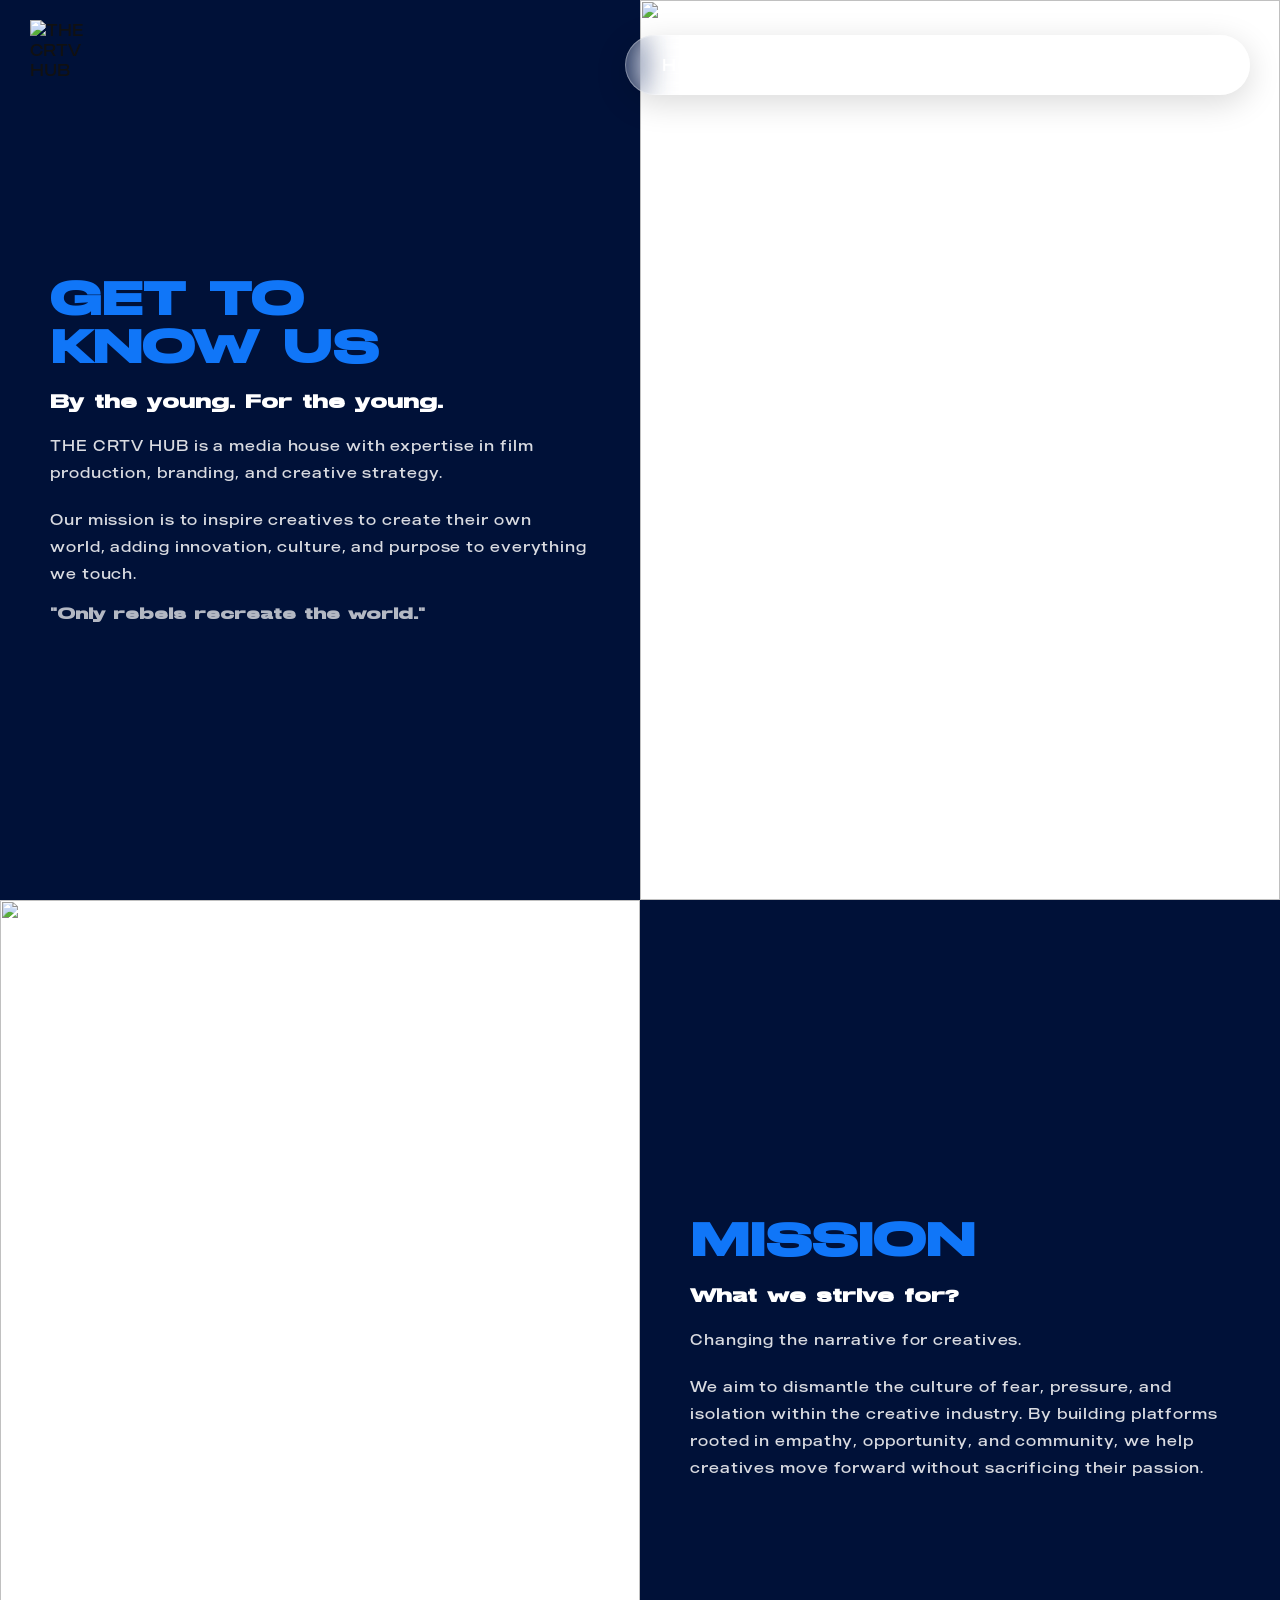
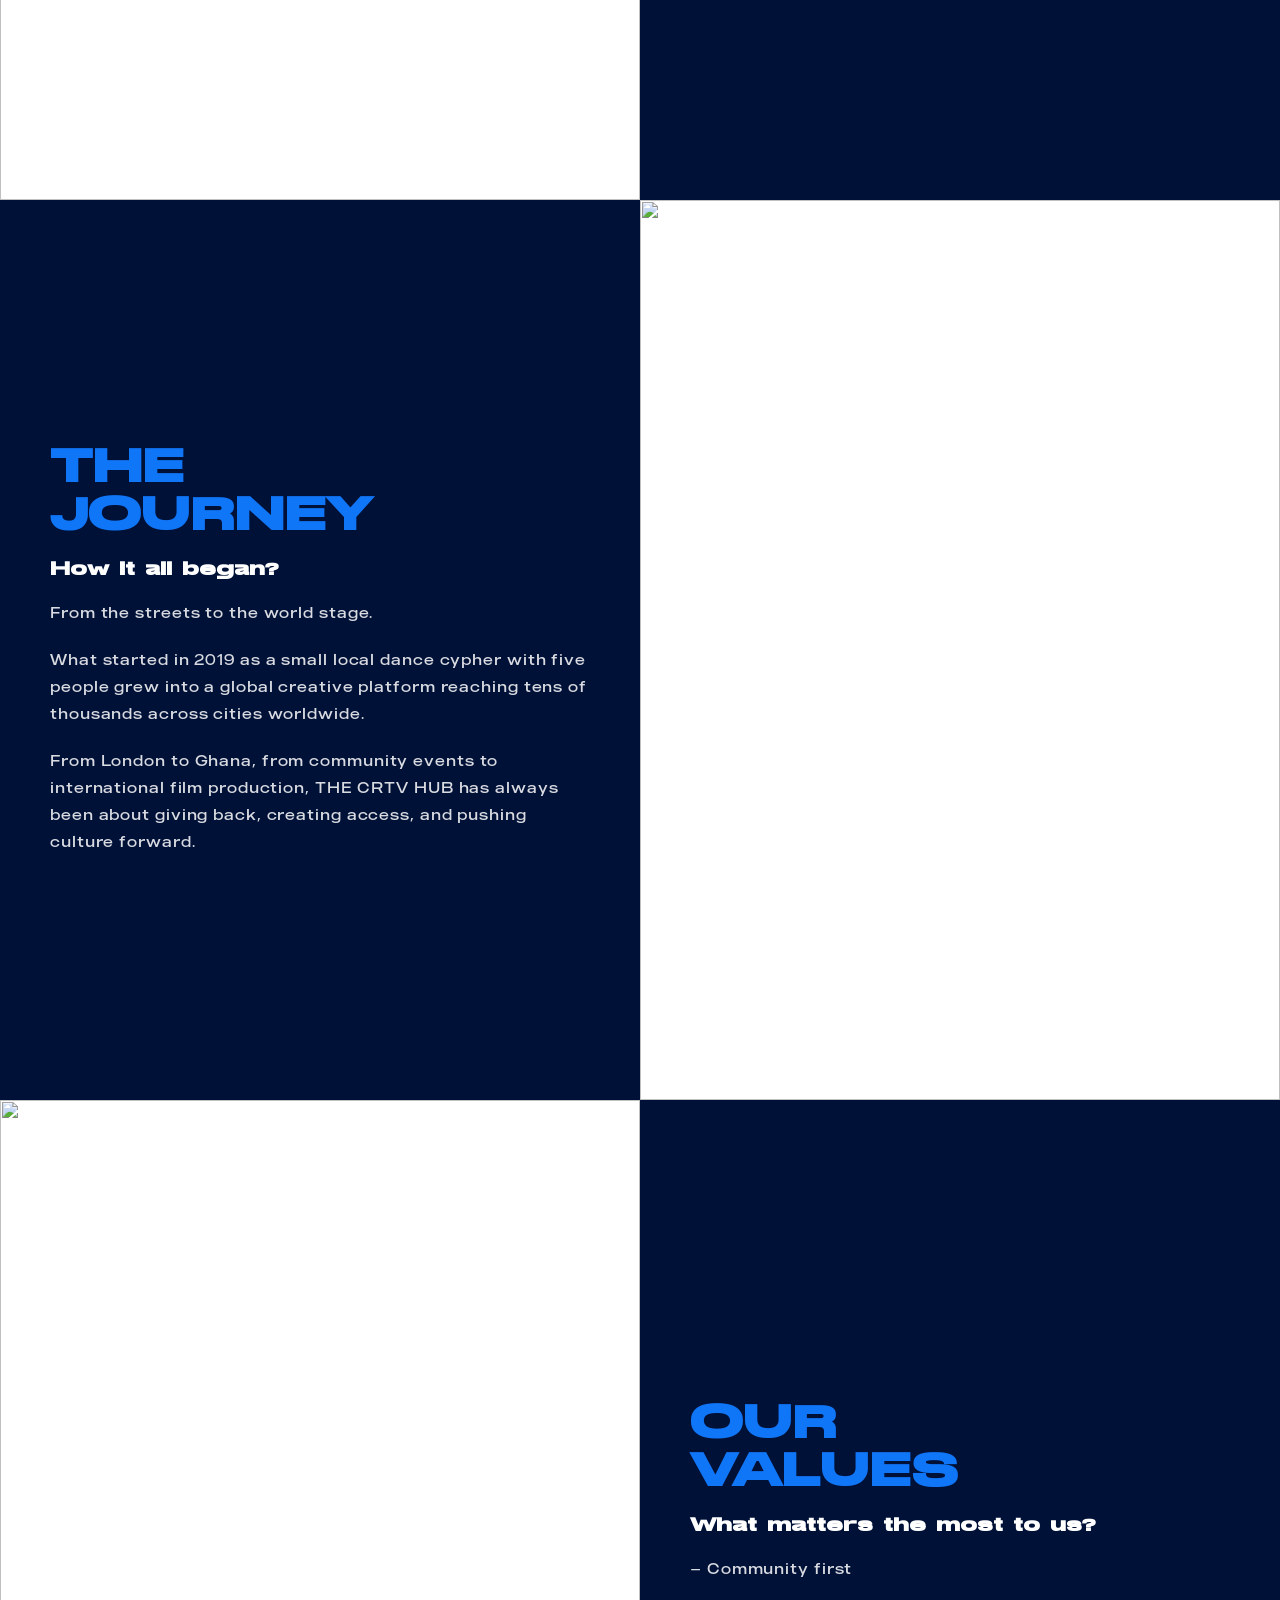
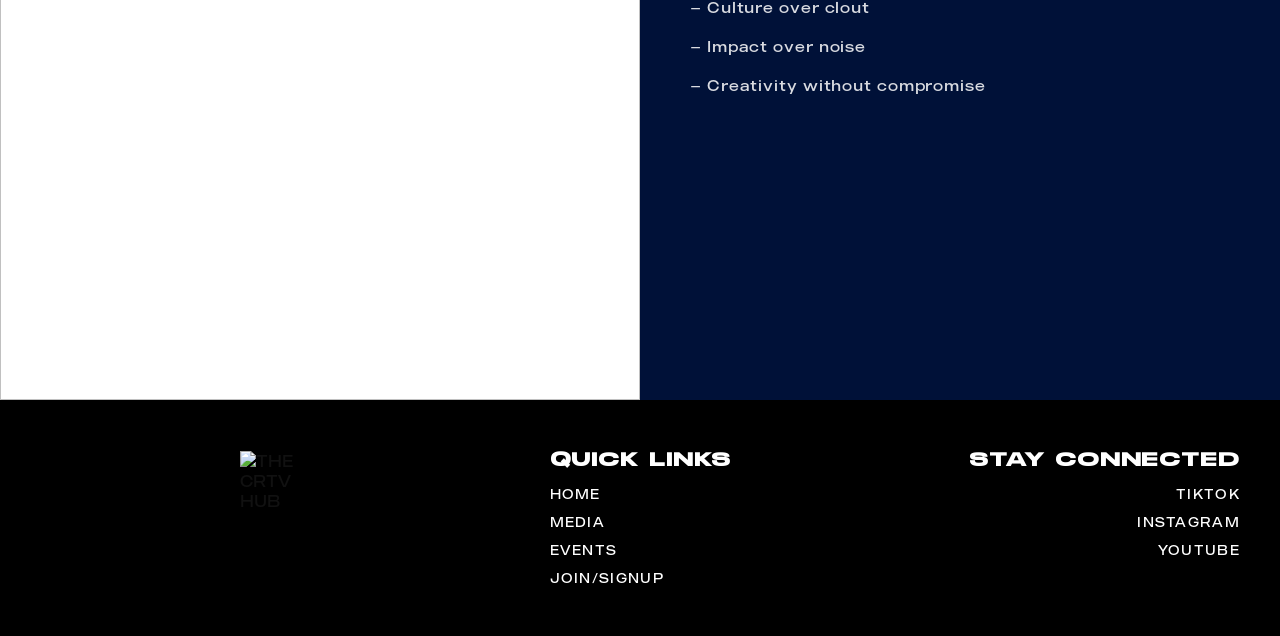
==== about.html @ 0b293513 "about.html: toggle mob-scrolled class to hide original burger on scroll" ====
<!DOCTYPE html>
<html lang="en">
<head>
<meta charset="UTF-8"><meta name="viewport" content="width=device-width, initial-scale=1.0">
<title>About — THE CRTV HUB</title>
<link rel="icon" href="assets/favicon.png" type="image/png">
<link rel="stylesheet" href="styles.css">
<style>
/* About page sections — all 100vh, 50/50, navy left + image right */
.about-section {
  display: flex; flex-direction: row; min-height: 100vh; overflow: hidden;
}
.about-section.reverse { flex-direction: row-reverse; }
.about-left {
  width: 50%; background: #001138;
  display: flex; flex-direction: column; justify-content: center;
  gap: 20px; padding: 50px;
}
.about-right {
  width: 50%; min-height: 500px; position: relative; overflow: hidden;
}
.about-right img {
  position: absolute; inset: 0; width: 100%; height: 100%; object-fit: cover;
}
.about-h {
  font-family: 'StrechPro', sans-serif; font-size: 45px; font-weight: 600;
  text-transform: uppercase; color: #1076F8; line-height: 1.05;
  max-width: 383px; margin: 0;
}
.about-quote {
  font-family: 'StrechPro', sans-serif; font-size: 18px; font-weight: 600;
  color: #fff; margin: 0;
}
.about-body {
  font-family: 'MadeOuter', sans-serif; font-size: 15px; font-weight: 400;
  letter-spacing: 0.9px; color: rgba(255,255,255,0.85); line-height: 1.8; margin: 0;
}
@media (max-width: 900px) {
  .about-section, .about-section.reverse { flex-direction: column; min-height: auto; }
  .about-left, .about-right { width: 100%; }
  .about-right { min-height: 320px; max-height: 480px; }
  .about-left { padding: 40px 24px; }
  .about-h { font-size: 30px; }
}
</style>
</head>
<body>
<!-- MOBILE SCROLL BAR -->
<div id="mobile-scroll-bar">
  <a href="index.html"><img src="https://pub-a9f22cf5804840608cb8ba43afc33a34.r2.dev/logo.png" alt="CRTV Hub"></a>
  <button id="scroll-bar-burger" aria-label="Menu">
    <span></span><span></span><span></span>
  </button>
</div>


<!-- NAV -->
<div id="nav-outer" style="justify-content:space-between;padding:20px 30px;">
  <div id="nav-logo">
    <a href="index.html"><img src="https://pub-a9f22cf5804840608cb8ba43afc33a34.r2.dev/logo.png" alt="THE CRTV HUB" style="width:90px;height:90px;object-fit:contain;"></a>
  </div>
  <div id="nav-pill">
    <a href="index.html" class="nav-link">HOME</a>
    <a href="about.html" class="nav-link active">ABOUT</a>
    <a href="events.html" class="nav-link">EVENTS</a>
    <a href="media.html" class="nav-link">MEDIA</a>
    <a href="join.html" class="nav-link">JOIN/SIGN UP</a>
  </div>
</div>
<button id="nav-burger" aria-label="Menu"><span></span><span></span><span></span></button>
<div id="mobile-nav">
  <button id="mob-close">✕</button>
  <a href="index.html">HOME</a><a href="about.html">ABOUT</a>
  <a href="events.html">EVENTS</a><a href="media.html">MEDIA</a>
  <a href="join.html">JOIN / SIGN UP</a>
</div>

<!-- SECTION 1: GET TO KNOW US — navy left, image right -->
<section class="about-section" style="margin-top:0;">
  <div class="about-left">
    <h2 class="about-h">GET TO<br>KNOW US</h2>
    <p class="about-quote">By the young. For the young.</p>
    <p class="about-body">THE CRTV HUB is a media house with expertise in film production, branding, and creative strategy.</p>
    <p class="about-body">Our mission is to inspire creatives to create their own world, adding innovation, culture, and purpose to everything we touch.</p>
    <p class="about-quote" style="font-size:15px;color:rgba(255,255,255,0.7);">"Only rebels recreate the world."</p>
  </div>
  <div class="about-right">
    <img src="https://pub-a9f22cf5804840608cb8ba43afc33a34.r2.dev/poster-slide5.jpg" alt="">
  </div>
</section>

<!-- SECTION 2: MISSION — image left, navy right (row-reverse) -->
<section class="about-section reverse">
  <div class="about-left">
    <h2 class="about-h">MISSION</h2>
    <p class="about-quote">What we strive for?</p>
    <p class="about-body">Changing the narrative for creatives.</p>
    <p class="about-body">We aim to dismantle the culture of fear, pressure, and isolation within the creative industry. By building platforms rooted in empathy, opportunity, and community, we help creatives move forward without sacrificing their passion.</p>
  </div>
  <div class="about-right">
    <img src="https://pub-a9f22cf5804840608cb8ba43afc33a34.r2.dev/about-img2.jpeg" alt="">
  </div>
</section>

<!-- SECTION 3: THE JOURNEY — navy left, image right -->
<section class="about-section">
  <div class="about-left">
    <h2 class="about-h">THE<br>JOURNEY</h2>
    <p class="about-quote">How it all began?</p>
    <p class="about-body">From the streets to the world stage.</p>
    <p class="about-body">What started in 2019 as a small local dance cypher with five people grew into a global creative platform reaching tens of thousands across cities worldwide.</p>
    <p class="about-body">From London to Ghana, from community events to international film production, THE CRTV HUB has always been about giving back, creating access, and pushing culture forward.</p>
  </div>
  <div class="about-right">
    <img src="https://pub-a9f22cf5804840608cb8ba43afc33a34.r2.dev/about-img3.avif" alt="">
  </div>
</section>

<!-- SECTION 4: VALUES — image left, navy right (row-reverse) -->
<section class="about-section reverse">
  <div class="about-left">
    <h2 class="about-h">OUR<br>VALUES</h2>
    <p class="about-quote">What matters the most to us?</p>
    <p class="about-body" style="display:flex;flex-direction:column;gap:12px;">
      <span>— Community first</span>
      <span>— Culture over clout</span>
      <span>— Impact over noise</span>
      <span>— Creativity without compromise</span>
    </p>
  </div>
  <div class="about-right">
    <img src="https://pub-a9f22cf5804840608cb8ba43afc33a34.r2.dev/IMG_2827-Large.jpeg" alt="">
  </div>
</section>

<!-- FOOTER -->
<footer style="background:#000;padding:50px 40px;">
  <div class="footer-grid">
    <div class="footer-logo-wrap">
      <img src="https://pub-a9f22cf5804840608cb8ba43afc33a34.r2.dev/logo.png" alt="THE CRTV HUB" style="width:90px;height:auto;">
    </div>
    <div>
      <h5 class="footer-h">QUICK LINKS</h5>
      <div class="footer-links">
        <a href="index.html">HOME</a>
        <a href="media.html">MEDIA</a>
        <a href="events.html">EVENTS</a>
        <a href="join.html">JOIN/SIGNUP</a>
      </div>
    </div>
    <div class="footer-col-right">
      <h5 class="footer-h">STAY CONNECTED</h5>
      <div class="footer-links" style="align-items:flex-end;">
        <a href="http://tiktok.com/@thecreativehubagency" target="_blank">TIKTOK</a>
        <a href="https://www.instagram.com/thecrtvhubuk" target="_blank">INSTAGRAM</a>
        <a href="https://www.youtube.com/@thecrtvhub" target="_blank">YOUTUBE</a>
      </div>
    </div>
  </div>
</footer>

<script>
/* NAV */
window.addEventListener('scroll',()=>{ document.getElementById('nav-outer').classList.toggle('scrolled',window.scrollY>60); });
document.getElementById('nav-burger').addEventListener('click',()=>{ document.getElementById('mobile-nav').classList.add('open'); });
document.getElementById('mob-close').addEventListener('click',()=>{ document.getElementById('mobile-nav').classList.remove('open'); });


  /* Mobile scroll bar */
  (function(){
    var bar = document.getElementById('mobile-scroll-bar');
    var sbBurger = document.getElementById('scroll-bar-burger');
    if(!bar) return;
    window.addEventListener('scroll', function(){
      if(window.innerWidth <= 900){
        bar.classList.toggle('visible', window.scrollY > 80);
      document.body.classList.toggle('mob-scrolled', window.scrollY > 80);
      }
    });
    if(sbBurger){
      sbBurger.addEventListener('click', function(){
        document.getElementById('mobile-nav').classList.add('open');
      });
    }
  })();
</script>
</body>
</html>
---- styles.css ----
@font-face {
  font-family: 'StrechPro';
  src: url('assets/stretch-pro.ttf') format('truetype');
  font-weight: normal;
  font-style: normal;
  font-display: swap;
}

/* =============================================
   THE CRTV HUB — Shared Stylesheet
   Matching crtv.axocreate.com exactly
   ============================================= */

@font-face {
  font-family: 'MadeOuter';
  src: url('assets/MADE-Outer-Sans-Light-1.ttf') format('truetype');
  font-weight: 300;
  font-style: normal;
  font-display: swap;
}

*, *::before, *::after { box-sizing: border-box; margin: 0; padding: 0; }

:root {
  --blue: #1076F8;
  --navy: #001138;
  --black: #000;
  --white: #fff;
  --font: 'MadeOuter', sans-serif;
  --font-display: 'StrechPro', sans-serif;
  --nav-h: 90px;
}

html { scroll-behavior: smooth; }
body { font-family: var(--font); background: #fff; color: #111; overflow-x: hidden; }
a { color: inherit; text-decoration: none; }
img { max-width: 100%; display: block; }
ul { list-style: none; }

/* ─── PRELOADER ─── */
#preloader {
  position: fixed; inset: 0; width: 100%; height: 100%;
  background: #fff; display: flex; justify-content: center; align-items: center;
  z-index: 99999;
  transform: translateY(0); opacity: 1;
  transition: transform 1s cubic-bezier(0.4,0,0.2,1), opacity 0.4s ease;
}
.preloader-inner { display: flex; flex-direction: column; align-items: center; gap: 14px; text-align: center; padding: 24px; }
#preloader-circle {
  width: 180px; height: 180px; border-radius: 50%; background: var(--blue);
  display: grid; place-items: center; cursor: pointer; user-select: none;
  position: relative; outline: none;
  opacity: 0; transform: translateY(14px) scale(0.98);
  transition: opacity 0.75s cubic-bezier(0.4,0,0.2,1), transform 0.75s cubic-bezier(0.4,0,0.2,1);
  box-shadow: 0 16px 48px rgba(16,118,248,0.22);
}
#preloader.show-logo #preloader-circle { opacity: 1; transform: translateY(0) scale(1); animation: breathe 2.2s ease-in-out infinite; }
@keyframes breathe {
  0%,100% { transform: scale(1); box-shadow: 0 16px 48px rgba(16,118,248,0.22); }
  50% { transform: scale(1.03); box-shadow: 0 22px 62px rgba(16,118,248,0.32); }
}
#preloader-circle::before {
  content: ""; position: absolute; inset: -12px; border-radius: 999px;
  border: 2px solid rgba(16,118,248,0.18); opacity: 0; transform: scale(0.98);
  transition: opacity 0.25s ease, transform 0.25s ease; pointer-events: none;
}
#preloader-circle::after {
  content: ""; position: absolute; top: 26px; left: 34px;
  width: 18px; height: 18px; border-radius: 50%;
  background: rgba(255,255,255,0.55); opacity: 0.75; pointer-events: none;
}
#preloader-circle:hover, #preloader-circle:focus-visible { animation: none; transform: scale(1.04); box-shadow: 0 24px 70px rgba(16,118,248,0.38); }
#preloader-circle:hover::before, #preloader-circle:focus-visible::before { opacity: 1; transform: scale(1); }
#preloader-circle:active { transform: scale(0.99); }
#preloader-logo { width: 95px; height: auto; pointer-events: none; user-select: none; -webkit-user-drag: none; }
#preloader-instruction { font-family: var(--font); font-size: 15px; font-weight: 300; color: var(--blue); letter-spacing: 1px; text-transform: uppercase; margin: 0; }
#preloader.slide-exit { transform: translateY(-100%); }
#preloader.fade-out { opacity: 0; }

/* ─── NAV ─── */
/* Outer fixed wrapper */
#nav-outer {
  position: fixed; top: 0; left: 0; right: 0; z-index: 1000;
  display: flex; align-items: center;
  padding: 14px 20px;
  pointer-events: none;
  gap: 14px;
  transition: padding 0.4s ease;
}

/* Logo — always visible top-left, outside pill by default */
#nav-logo {
  pointer-events: all;
  opacity: 1;
  flex-shrink: 0;
  display: flex; align-items: center;
  transition: all 0.4s ease;
}

/* The pill — links only, floats right by default */
#nav-pill {
  pointer-events: all;
  display: flex; align-items: center; justify-content: center;
  gap: 36px;
  background: rgba(255,255,255,0.15);
  backdrop-filter: blur(16px) saturate(160%);
  -webkit-backdrop-filter: blur(16px) saturate(160%);
  border: 1px solid rgba(255,255,255,0.3);
  border-radius: 45px;
  box-shadow: 0 8px 32px rgba(0,0,0,0.15);
  padding: 0 36px;
  height: 60px;
  margin-left: auto;
  transition: all 0.45s cubic-bezier(0.4,0,0.2,1);
}

/* Scrolled — logo moves into pill on left, links on right, all inside one blue pill */
@keyframes navSlideDown {
  from { transform: translateY(-110%); opacity: 0; }
  to   { transform: translateY(0);     opacity: 1; }
}
#nav-outer.scrolled {
  padding: 10px 20px;
  animation: navSlideDown 0.45s cubic-bezier(0.4,0,0.2,1) forwards;
}
#nav-outer.scrolled #nav-logo {
  order: -1;
  margin-right: 0;
}
#nav-outer.scrolled #nav-pill {
  background: #1076F8;
  border-color: #1076F8;
  box-shadow: 0 4px 24px rgba(16,118,248,0.3);
  border-radius: 45px;
  padding: 0 30px 0 20px;
  height: 68px;
  backdrop-filter: none;
  -webkit-backdrop-filter: none;
  flex: 1;
  justify-content: flex-end;
  gap: 36px;
  margin-left: 0;
}
/* Logo sits inside the pill visually by overlapping */
#nav-outer.scrolled {
  background: #1076F8;
  border-radius: 45px;
  margin: 10px 20px;
  left: 0; right: 0;
  padding: 0 20px 0 20px;
  height: 68px;
  box-shadow: 0 4px 24px rgba(16,118,248,0.3);
}
#nav-outer.scrolled #nav-pill {
  background: transparent;
  border: none;
  box-shadow: none;
  flex: 1;
  justify-content: flex-end;
  gap: 36px;
  height: 68px;
  padding: 0;
  margin-left: 20px;
  border-radius: 0;
}
.nav-link {
  font-family: var(--font); font-size: 16px; font-weight: 400;
  letter-spacing: 0.05em; text-transform: uppercase; color: #fff;
  white-space: nowrap; transition: opacity 0.2s;
  position: relative;
}
.nav-link::after {
  content: ''; position: absolute; bottom: -6px; left: 0; right: 0;
  height: 2px; background: #fff; transform: scaleX(0);
  transition: transform 0.2s; transform-origin: center;
}
.nav-link:hover::after, .nav-link.active::after { transform: scaleX(1); }
.nav-link:hover { opacity: 0.8; }
.nav-link.active { opacity: 1; }
.nav-cta {
  background: var(--blue) !important; padding: 10px 20px !important;
  border-radius: 4px; font-size: 14px !important;
}
.nav-cta::after { display: none; }
.nav-cta:hover { opacity: 0.9 !important; }

/* Mobile burger - hidden on desktop */
#nav-burger {
  display: none; position: fixed; top: 20px; right: 20px; z-index: 10002;
  flex-direction: column; gap: 5px; cursor: pointer;
  background: none; border: none; padding: 8px;
  transition: opacity 0.2s;
}
#nav-burger span { display: block; width: 24px; height: 2.5px; background: #fff; border-radius: 2px; }
body.mob-scrolled #nav-burger { opacity: 0 !important; pointer-events: none !important; }

/* Mobile nav */
#mobile-nav {
  display: none; position: fixed; top: 0; left: 0; right: 0; bottom: 0;
  z-index: 9999; background: #1076F8;
  flex-direction: column; align-items: center; justify-content: center; gap: 0;
}
#mobile-nav.open { display: flex; }
#mobile-nav a {
  font-family: var(--font); font-size: 20px; letter-spacing: 0.12em;
  text-transform: uppercase; color: #fff; text-decoration: none;
  width: 100%; text-align: center; padding: 26px 0;
  border-bottom: 1px solid rgba(255,255,255,0.1);
  background: #1076F8;
}
#mobile-nav a.active { background: #001138; }
#mobile-nav a:first-of-type { border-top: 1px solid rgba(255,255,255,0.1); }
#mob-close {
  position: absolute; top: 16px; right: 16px;
  background: rgba(100,100,100,0.7); border: none; color: #fff;
  font-size: 20px; cursor: pointer; width: 48px; height: 48px;
  border-radius: 50%; display: flex; align-items: center; justify-content: center;
  z-index: 10003;
}

/* ─── TICKER ─── */
.ticker-row { overflow: hidden; white-space: nowrap; background: #000; padding: 16px 0; border-top: 1px solid #1a1a1a; border-bottom: 1px solid #1a1a1a; }
.ticker-track { display: inline-block; animation: tickerL 22s linear infinite; }
.ticker-row.reverse .ticker-track { animation: tickerR 22s linear infinite; }
@keyframes tickerL { 0% { transform: translateX(0); } 100% { transform: translateX(-50%); } }
@keyframes tickerR { 0% { transform: translateX(-50%); } 100% { transform: translateX(0); } }
.ticker-item { display: inline-block; font-family: var(--font); font-size: 13px; font-weight: 300; letter-spacing: 0.25em; text-transform: uppercase; color: #fff; padding: 0 28px; }

/* ─── BRAND LOGOS CAROUSEL ─── */
.brands-carousel { overflow: hidden; padding: 40px 0; background: #0a0a0a; }
.brands-track { display: flex; gap: 60px; animation: brandsScroll 28s linear infinite; align-items: center; }
.brands-track.reverse { animation-direction: reverse; }
.brands-track img { height: 40px; width: auto; opacity: 0.6; filter: invert(1) brightness(2); flex-shrink: 0; transition: opacity 0.3s; }
.brands-track img:hover { opacity: 1; }
@keyframes brandsScroll { 0% { transform: translateX(0); } 100% { transform: translateX(-50%); } }

/* ─── SECTION TYPOGRAPHY ─── */
.eyebrow { display: block; font-family: var(--font); font-size: 11px; font-weight: 300; letter-spacing: 0.35em; text-transform: uppercase; color: var(--blue); margin-bottom: 16px; }
.h-xl { font-family: var(--font); font-size: clamp(42px, 6.5vw, 95px); font-weight: 300; letter-spacing: 0.02em; text-transform: uppercase; line-height: 1; }
.h-lg { font-family: var(--font); font-size: clamp(36px, 5vw, 72px); font-weight: 300; letter-spacing: 0.02em; text-transform: uppercase; line-height: 1; }
.h-md { font-family: var(--font); font-size: clamp(28px, 3.5vw, 52px); font-weight: 300; letter-spacing: 0.03em; text-transform: uppercase; line-height: 1.05; }
.italic-quote { font-family: var(--font); font-size: clamp(18px, 2.5vw, 28px); font-weight: 300; font-style: italic; color: #444; }
.body-text { font-family: var(--font); font-size: 15px; font-weight: 300; line-height: 1.85; color: #555; }

/* ─── MASONRY GALLERY ─── */
.masonry { column-count: 4; column-gap: 10px; }
.masonry-item { break-inside: avoid; margin-bottom: 10px; position: relative; overflow: hidden; cursor: pointer; }
.masonry-item img { width: 100%; display: block; filter: brightness(0.88); transition: transform 0.5s cubic-bezier(0.25,0.46,0.45,0.94), filter 0.4s; }
.masonry-item:hover img { transform: scale(1.04); filter: brightness(0.6); }
.masonry-overlay { position: absolute; inset: 0; display: flex; align-items: center; justify-content: center; opacity: 0; transition: opacity 0.3s; }
.masonry-item:hover .masonry-overlay { opacity: 1; }
.masonry-zoom { width: 36px; height: 36px; border-radius: 50%; background: rgba(255,255,255,0.2); border: 1px solid rgba(255,255,255,0.5); display: flex; align-items: center; justify-content: center; font-size: 16px; color: #fff; transform: scale(0.7); transition: transform 0.3s; }
.masonry-item:hover .masonry-zoom { transform: scale(1); }

/* ─── LIGHTBOX ─── */
#lightbox { position: fixed; inset: 0; z-index: 9999; background: rgba(0,0,0,0.96); backdrop-filter: blur(8px); display: none; align-items: center; justify-content: center; padding: 40px; }
#lightbox.open { display: flex; }
.lb-inner { position: relative; max-width: 1100px; width: 100%; animation: lbIn 0.3s ease; }
@keyframes lbIn { from { opacity:0; transform:scale(0.95); } to { opacity:1; transform:scale(1); } }
#lb-img { width: 100%; max-height: 84vh; object-fit: contain; }
#lb-close { position: absolute; top: -44px; right: 0; background: none; border: 1.5px solid rgba(255,255,255,0.3); color: #fff; width: 38px; height: 38px; font-size: 16px; cursor: pointer; display: flex; align-items: center; justify-content: center; transition: border-color 0.2s; }
#lb-close:hover { border-color: #fff; }
#lb-prev, #lb-next { position: absolute; top: 50%; transform: translateY(-50%); background: rgba(255,255,255,0.1); border: 1px solid rgba(255,255,255,0.2); color: #fff; width: 46px; height: 46px; font-size: 18px; cursor: pointer; display: flex; align-items: center; justify-content: center; transition: background 0.2s; }
#lb-prev:hover, #lb-next:hover { background: rgba(255,255,255,0.25); }
#lb-prev { left: -62px; } #lb-next { right: -62px; }
#lb-count { position: absolute; bottom: -30px; left: 50%; transform: translateX(-50%); font-size: 11px; letter-spacing: 0.2em; color: rgba(255,255,255,0.4); font-family: var(--font); }

/* ─── FOOTER ─── */
footer { background: #fff; border-top: 1px solid rgba(0,0,0,0.06); }
.footer-main { display: grid; grid-template-columns: 1fr 1fr 1fr; gap: 48px; max-width: 1200px; margin: 0 auto; padding: 60px 40px 50px; }
.footer-logo img { height: 50px; margin-bottom: 12px; }
.footer-col h5 { font-family: var(--font); font-size: 11px; font-weight: 300; letter-spacing: 0.3em; text-transform: uppercase; color: #333; margin-bottom: 18px; }
.footer-col a { display: block; font-family: var(--font); font-size: 13px; font-weight: 300; letter-spacing: 0.12em; text-transform: uppercase; color: #777; margin-bottom: 12px; transition: color 0.2s; }
.footer-col a:hover { color: var(--blue); }
.footer-bottom { border-top: 1px solid rgba(0,0,0,0.06); max-width: 1200px; margin: 0 auto; padding: 20px 40px; display: flex; justify-content: space-between; align-items: center; }
.footer-bottom span { font-family: var(--font); font-size: 11px; font-weight: 300; letter-spacing: 0.1em; color: #aaa; text-transform: uppercase; }

/* ─── RESPONSIVE ─── */
#mobile-scroll-bar { display: none; }
@media (max-width: 900px) {
  #nav-outer { display: none !important; }
  .explore-section { display: none !important; }
  #nav-logo { display: none !important; }
  #nav-burger {
    display: flex;
    position: fixed;
    top: 16px; right: 16px;
    z-index: 10000;
  }
  /* Scrolled mobile pill — blue bar with logo + burger */
  @keyframes slideDown {
    from { transform: translateY(-100px); opacity: 0; }
    to { transform: translateY(0); opacity: 1; }
  }
  #mobile-scroll-bar {
    display: none;
    position: fixed; top: 10px; left: 12px; right: 12px;
    z-index: 9998;
    background: #1076F8;
    border-radius: 20px;
    padding: 10px 20px;
    align-items: center;
    justify-content: space-between;
    box-shadow: 0 6px 24px rgba(16,118,248,0.45);
  }
  #mobile-scroll-bar.visible {
    display: flex;
    animation: slideDown 0.35s cubic-bezier(0.4,0,0.2,1) forwards;
  }
  #mobile-scroll-bar.visible ~ * #nav-burger,
  body.scrolled #nav-burger { opacity: 0; pointer-events: none; }
  #mobile-scroll-bar img { width: 52px; height: 52px; object-fit: contain; }
  #mobile-scroll-bar button {
    background: none; border: none; cursor: pointer;
    display: flex; flex-direction: column; gap: 5px; padding: 6px;
  }
  #mobile-scroll-bar button span { display: block; width: 22px; height: 2px; background: #fff; }
  .masonry { column-count: 2; }
  .footer-main { grid-template-columns: 1fr; gap: 32px; padding: 40px 24px; }
  .footer-bottom { padding: 16px 24px; flex-direction: column; gap: 8px; text-align: center; }
  #lb-prev, #lb-next { display: none; }
  #lightbox { padding: 16px; }
}
@media (max-width: 480px) {
  .masonry { column-count: 1; }
}

/* ─── SHARED PRELOADER SCRIPT UTILITY ─── */
/* sessionStorage key: crtv_preloader_seen */



/* ── FOOTER MOBILE ── */
.footer-grid {
  display: grid;
  grid-template-columns: 1fr auto 1fr;
  align-items: start;
  max-width: 1400px;
  margin: 0 auto;
  gap: 20px;
}
.footer-col-right { text-align: right; }
.footer-h {
  font-family: 'StrechPro', sans-serif;
  font-size: 18px; font-weight: 600;
  text-transform: uppercase; color: #fff;
  margin: 0 0 16px 0; letter-spacing: 0.05em;
}
.footer-links { display: flex; flex-direction: column; gap: 12px; }
.footer-links a {
  font-family: 'MadeOuter', sans-serif;
  font-size: 13px; color: #fff;
  text-decoration: none; letter-spacing: 0.1em;
  text-transform: uppercase;
}
.footer-links a:hover { color: #1076F8; }
.footer-logo-wrap { display: flex; justify-content: center; align-items: center; }

@media (max-width: 700px) {
  .footer-grid {
    grid-template-columns: 1fr 1fr;
    grid-template-rows: auto auto;
    gap: 32px 16px;
  }
  .footer-logo-wrap {
    grid-column: 1 / -1;
    order: -1;
    justify-content: center;
    padding-bottom: 16px;
    border-bottom: 1px solid rgba(255,255,255,0.1);
  }
  .footer-col-right { text-align: left; }
  .footer-h { font-size: 14px; }
  .footer-links a { font-size: 12px; }
}
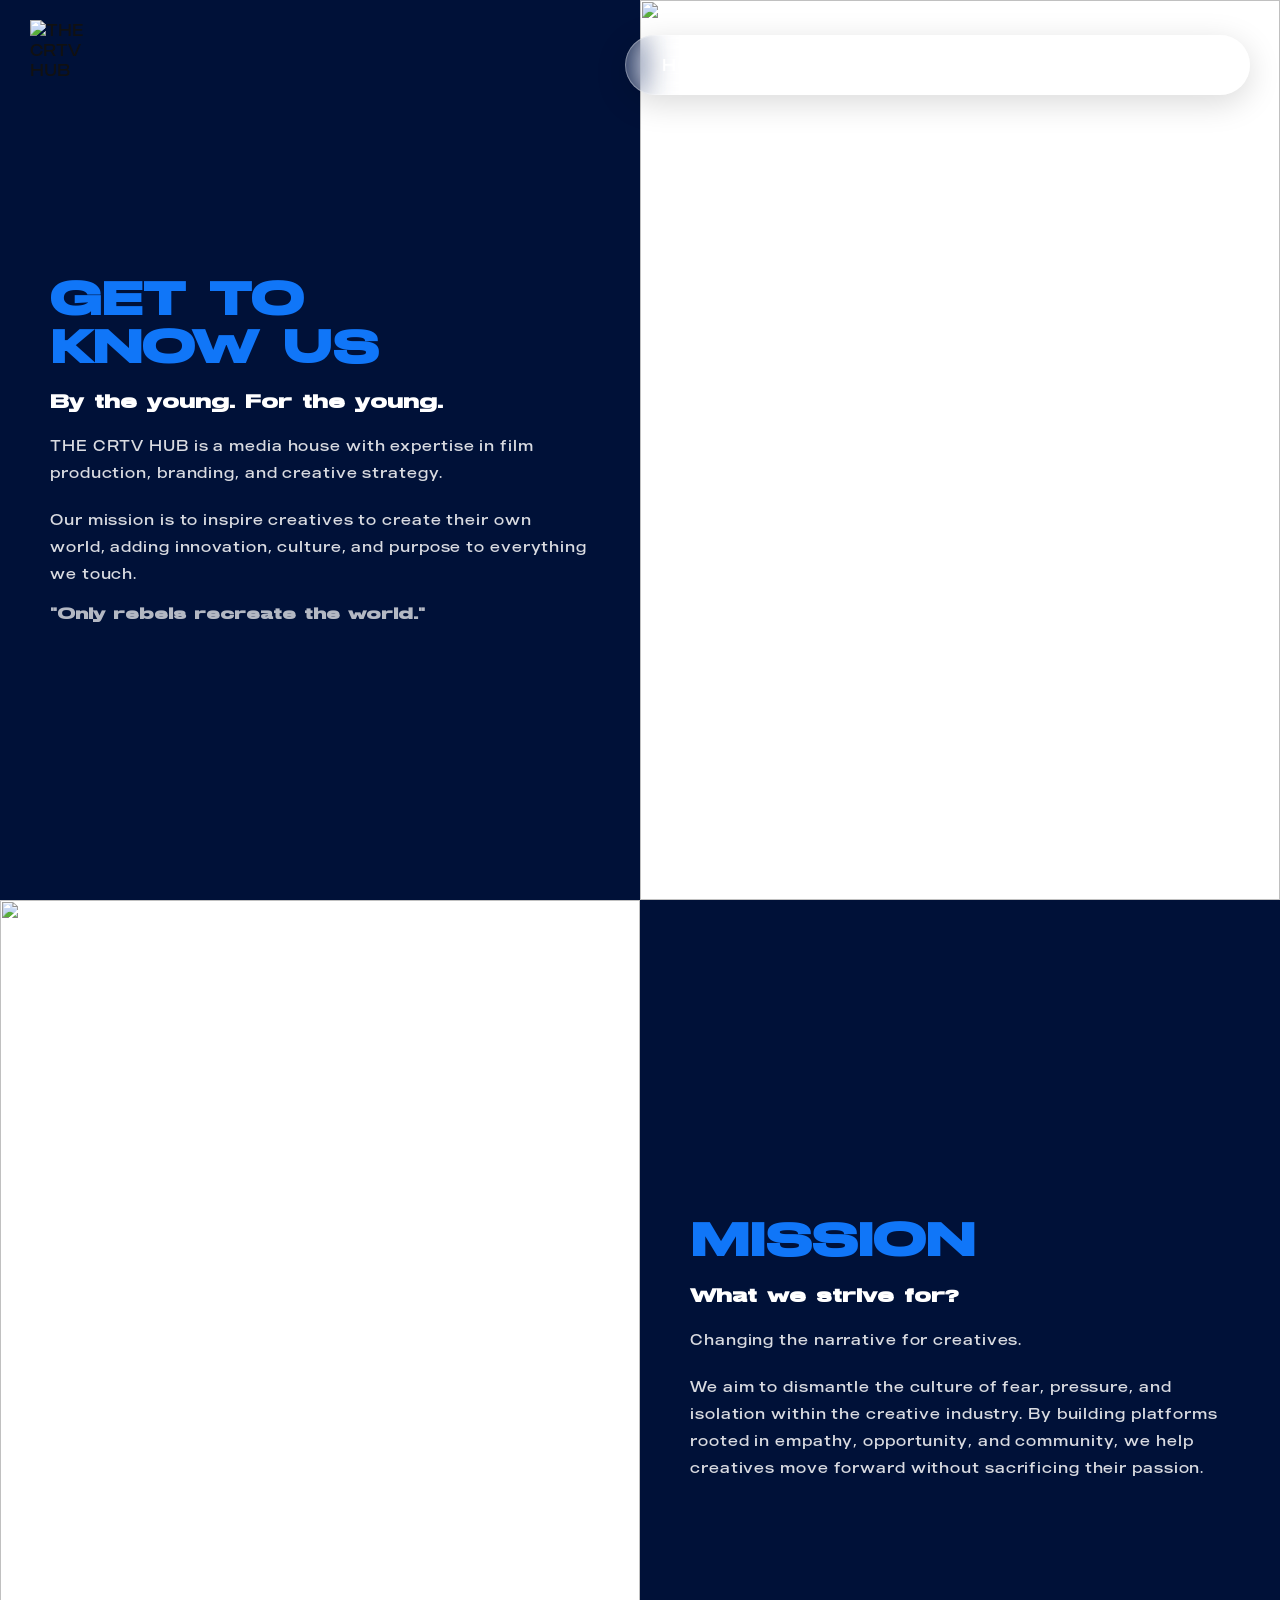
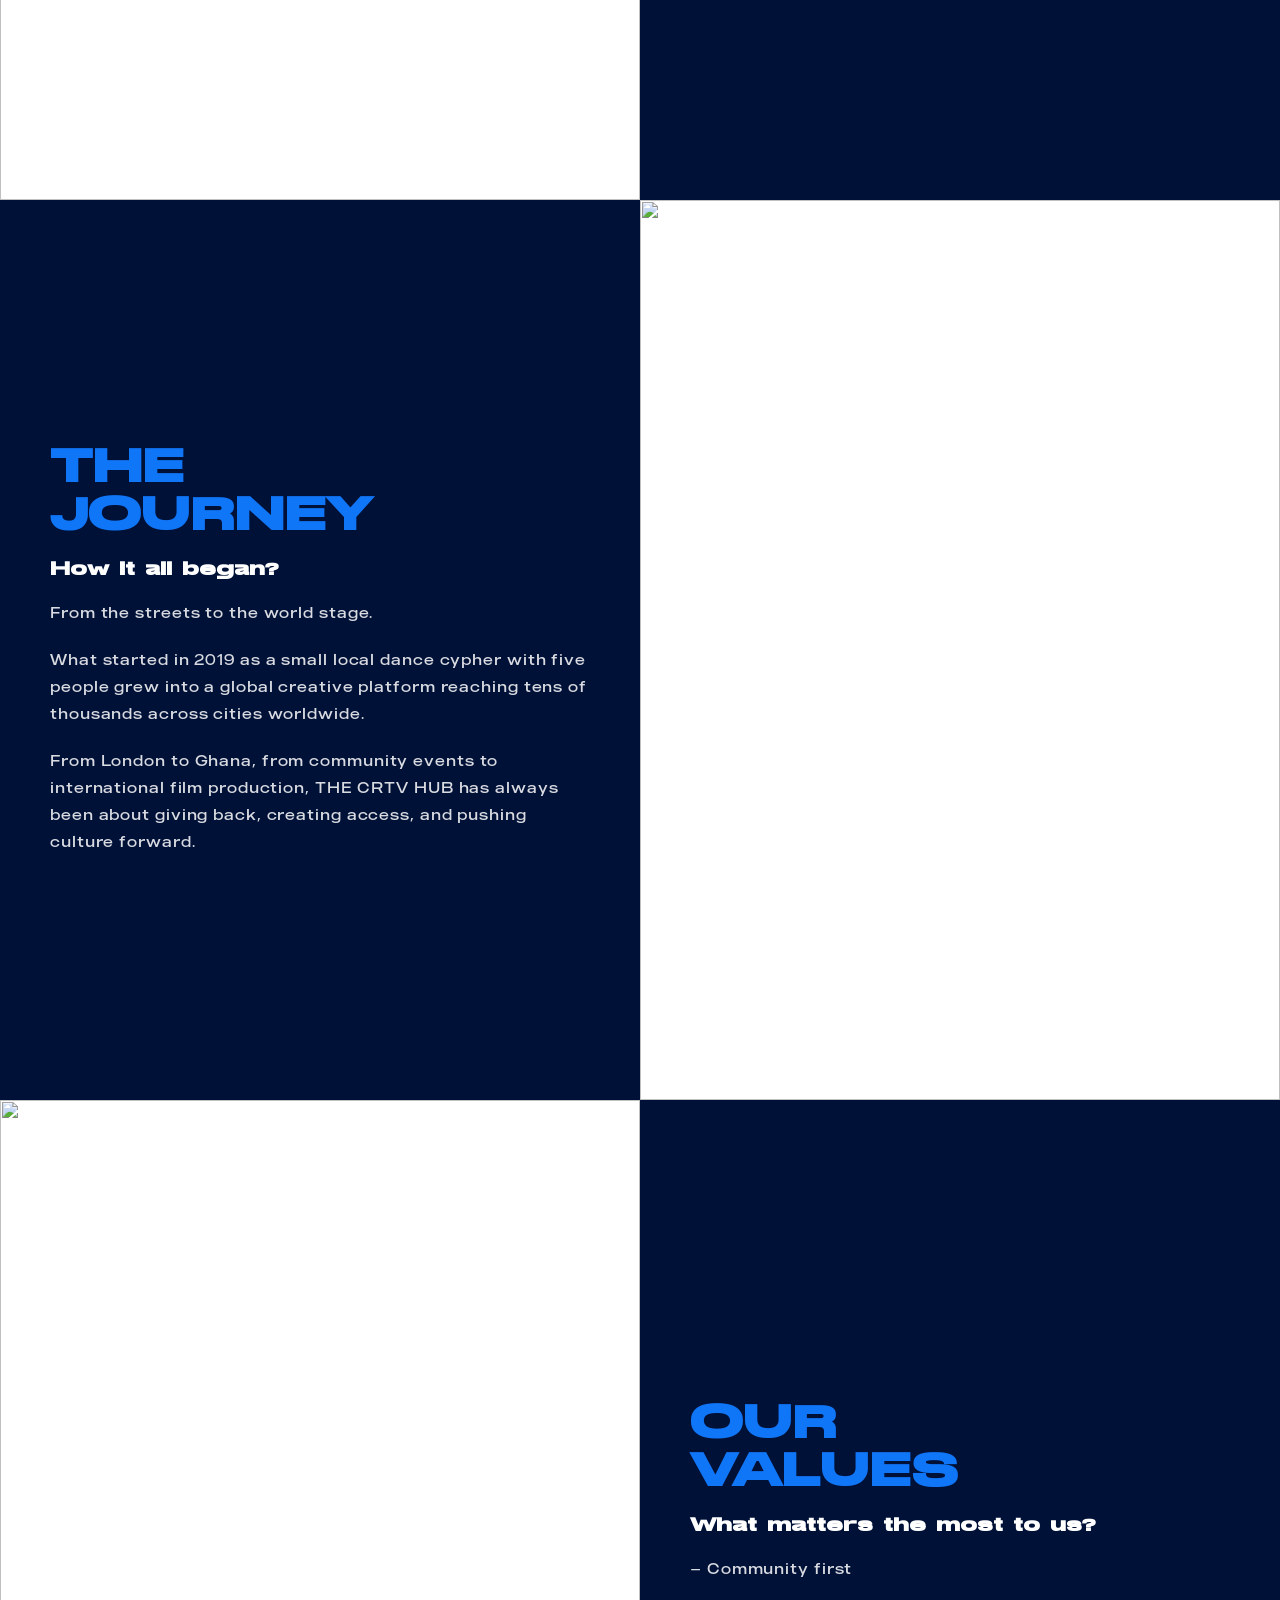
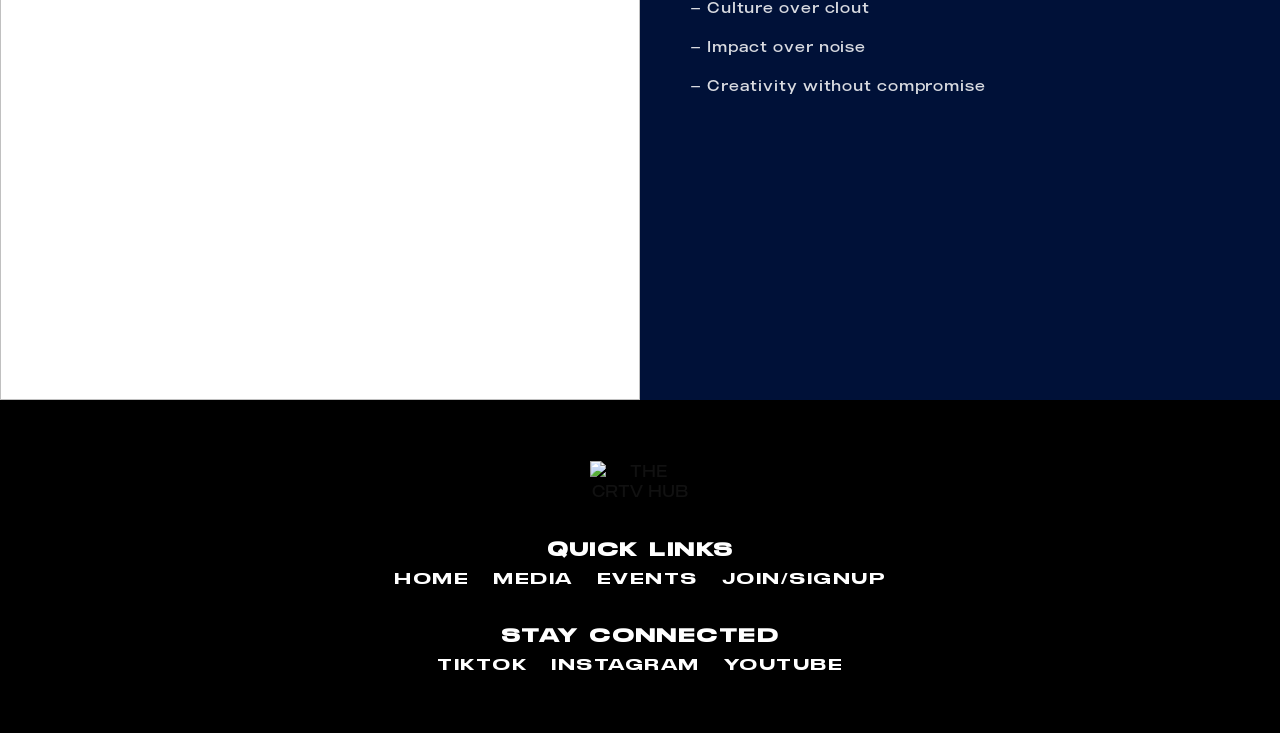
==== commit b4e4fca1: "about.html: new centred footer — logo, quick links, stay connected" ====
--- a/about.html
+++ b/about.html
@@ -43,6 +43,35 @@
   .about-h { font-size: 30px; }
 }
 </style>
+<style>
+/* Mobile: logo top-left, burger top-right, logo hides on scroll */
+@media (max-width: 900px) {
+  #nav-outer {
+    display: flex !important;
+    justify-content: space-between;
+    align-items: center;
+    padding: 14px 20px;
+    background: transparent !important;
+    position: fixed;
+    top: 0; left: 0; right: 0;
+    z-index: 10000;
+    pointer-events: none;
+    animation: none !important;
+    transform: none !important;
+    border-radius: 0 !important;
+    box-shadow: none !important;
+    width: auto !important;
+  }
+  #nav-outer > * { pointer-events: all; }
+  #nav-outer.scrolled { background: transparent !important; border-radius: 0 !important; box-shadow: none !important; padding: 14px 20px !important; }
+  #nav-outer.scrolled #nav-pill { display: none !important; }
+  #nav-outer.scrolled #nav-logo { opacity: 0; pointer-events: none; }
+  #nav-pill { display: none !important; }
+  #nav-logo { display: flex !important; opacity: 1; transition: opacity 0.3s; }
+  #nav-logo img { width: 60px; height: 60px; }
+  #nav-burger { display: flex !important; position: fixed; top: 16px; right: 16px; z-index: 10001; }
+}
+</style>
 </head>
 <body>
 <!-- MOBILE SCROLL BAR -->
@@ -134,26 +163,24 @@
 </section>
 
 <!-- FOOTER -->
-<footer style="background:#000;padding:50px 40px;">
-  <div class="footer-grid">
-    <div class="footer-logo-wrap">
-      <img src="https://pub-a9f22cf5804840608cb8ba43afc33a34.r2.dev/logo.png" alt="THE CRTV HUB" style="width:90px;height:auto;">
-    </div>
-    <div>
-      <h5 class="footer-h">QUICK LINKS</h5>
-      <div class="footer-links">
-        <a href="index.html">HOME</a>
-        <a href="media.html">MEDIA</a>
-        <a href="events.html">EVENTS</a>
-        <a href="join.html">JOIN/SIGNUP</a>
+<footer style="background:#000;padding:60px 24px;">
+  <div style="max-width:800px;margin:0 auto;display:flex;flex-direction:column;align-items:center;gap:40px;text-align:center;">
+    <img src="https://pub-a9f22cf5804840608cb8ba43afc33a34.r2.dev/logo.png" alt="THE CRTV HUB" style="width:100px;height:auto;">
+    <div style="display:flex;flex-direction:column;gap:12px;align-items:center;">
+      <h5 style="font-family:'StrechPro',sans-serif;font-size:18px;font-weight:700;text-transform:uppercase;color:#fff;letter-spacing:0.08em;margin:0;">QUICK LINKS</h5>
+      <div style="display:flex;flex-wrap:wrap;gap:24px;justify-content:center;">
+        <a href="index.html" style="font-family:'StrechPro',sans-serif;font-size:15px;font-weight:400;color:#fff;text-decoration:none;text-transform:uppercase;letter-spacing:0.1em;">HOME</a>
+        <a href="media.html" style="font-family:'StrechPro',sans-serif;font-size:15px;font-weight:400;color:#fff;text-decoration:none;text-transform:uppercase;letter-spacing:0.1em;">MEDIA</a>
+        <a href="events.html" style="font-family:'StrechPro',sans-serif;font-size:15px;font-weight:400;color:#fff;text-decoration:none;text-transform:uppercase;letter-spacing:0.1em;">EVENTS</a>
+        <a href="join.html" style="font-family:'StrechPro',sans-serif;font-size:15px;font-weight:400;color:#fff;text-decoration:none;text-transform:uppercase;letter-spacing:0.1em;">JOIN/SIGNUP</a>
       </div>
     </div>
-    <div class="footer-col-right">
-      <h5 class="footer-h">STAY CONNECTED</h5>
-      <div class="footer-links" style="align-items:flex-end;">
-        <a href="http://tiktok.com/@thecreativehubagency" target="_blank">TIKTOK</a>
-        <a href="https://www.instagram.com/thecrtvhubuk" target="_blank">INSTAGRAM</a>
-        <a href="https://www.youtube.com/@thecrtvhub" target="_blank">YOUTUBE</a>
+    <div style="display:flex;flex-direction:column;gap:12px;align-items:center;">
+      <h5 style="font-family:'StrechPro',sans-serif;font-size:18px;font-weight:700;text-transform:uppercase;color:#fff;letter-spacing:0.08em;margin:0;">STAY CONNECTED</h5>
+      <div style="display:flex;flex-wrap:wrap;gap:24px;justify-content:center;">
+        <a href="http://tiktok.com/@thecreativehubagency" target="_blank" style="font-family:'StrechPro',sans-serif;font-size:15px;font-weight:400;color:#fff;text-decoration:none;text-transform:uppercase;letter-spacing:0.1em;">TIKTOK</a>
+        <a href="https://www.instagram.com/thecrtvhubuk" target="_blank" style="font-family:'StrechPro',sans-serif;font-size:15px;font-weight:400;color:#fff;text-decoration:none;text-transform:uppercase;letter-spacing:0.1em;">INSTAGRAM</a>
+        <a href="https://www.youtube.com/@thecrtvhub" target="_blank" style="font-family:'StrechPro',sans-serif;font-size:15px;font-weight:400;color:#fff;text-decoration:none;text-transform:uppercase;letter-spacing:0.1em;">YOUTUBE</a>
       </div>
     </div>
   </div>
@@ -162,8 +189,8 @@
 <script>
 /* NAV */
 window.addEventListener('scroll',()=>{ document.getElementById('nav-outer').classList.toggle('scrolled',window.scrollY>60); });
-document.getElementById('nav-burger').addEventListener('click',()=>{ document.getElementById('mobile-nav').classList.add('open'); });
-document.getElementById('mob-close').addEventListener('click',()=>{ document.getElementById('mobile-nav').classList.remove('open'); });
+document.getElementById('nav-burger').addEventListener('click',()=>{ document.getElementById('mobile-nav').classList.add('open'); document.body.classList.add('menu-open'); });
+document.getElementById('mob-close').addEventListener('click',()=>{ document.getElementById('mobile-nav').classList.remove('open'); document.body.classList.remove('menu-open'); });
 
 
   /* Mobile scroll bar */
--- a/styles.css
+++ b/styles.css
@@ -201,6 +201,8 @@
   flex-direction: column; align-items: center; justify-content: center; gap: 0;
 }
 #mobile-nav.open { display: flex; }
+#mobile-nav.open ~ #nav-burger,
+body.menu-open #nav-burger { display: none !important; }
 #mobile-nav a {
   font-family: var(--font); font-size: 20px; letter-spacing: 0.12em;
   text-transform: uppercase; color: #fff; text-decoration: none;
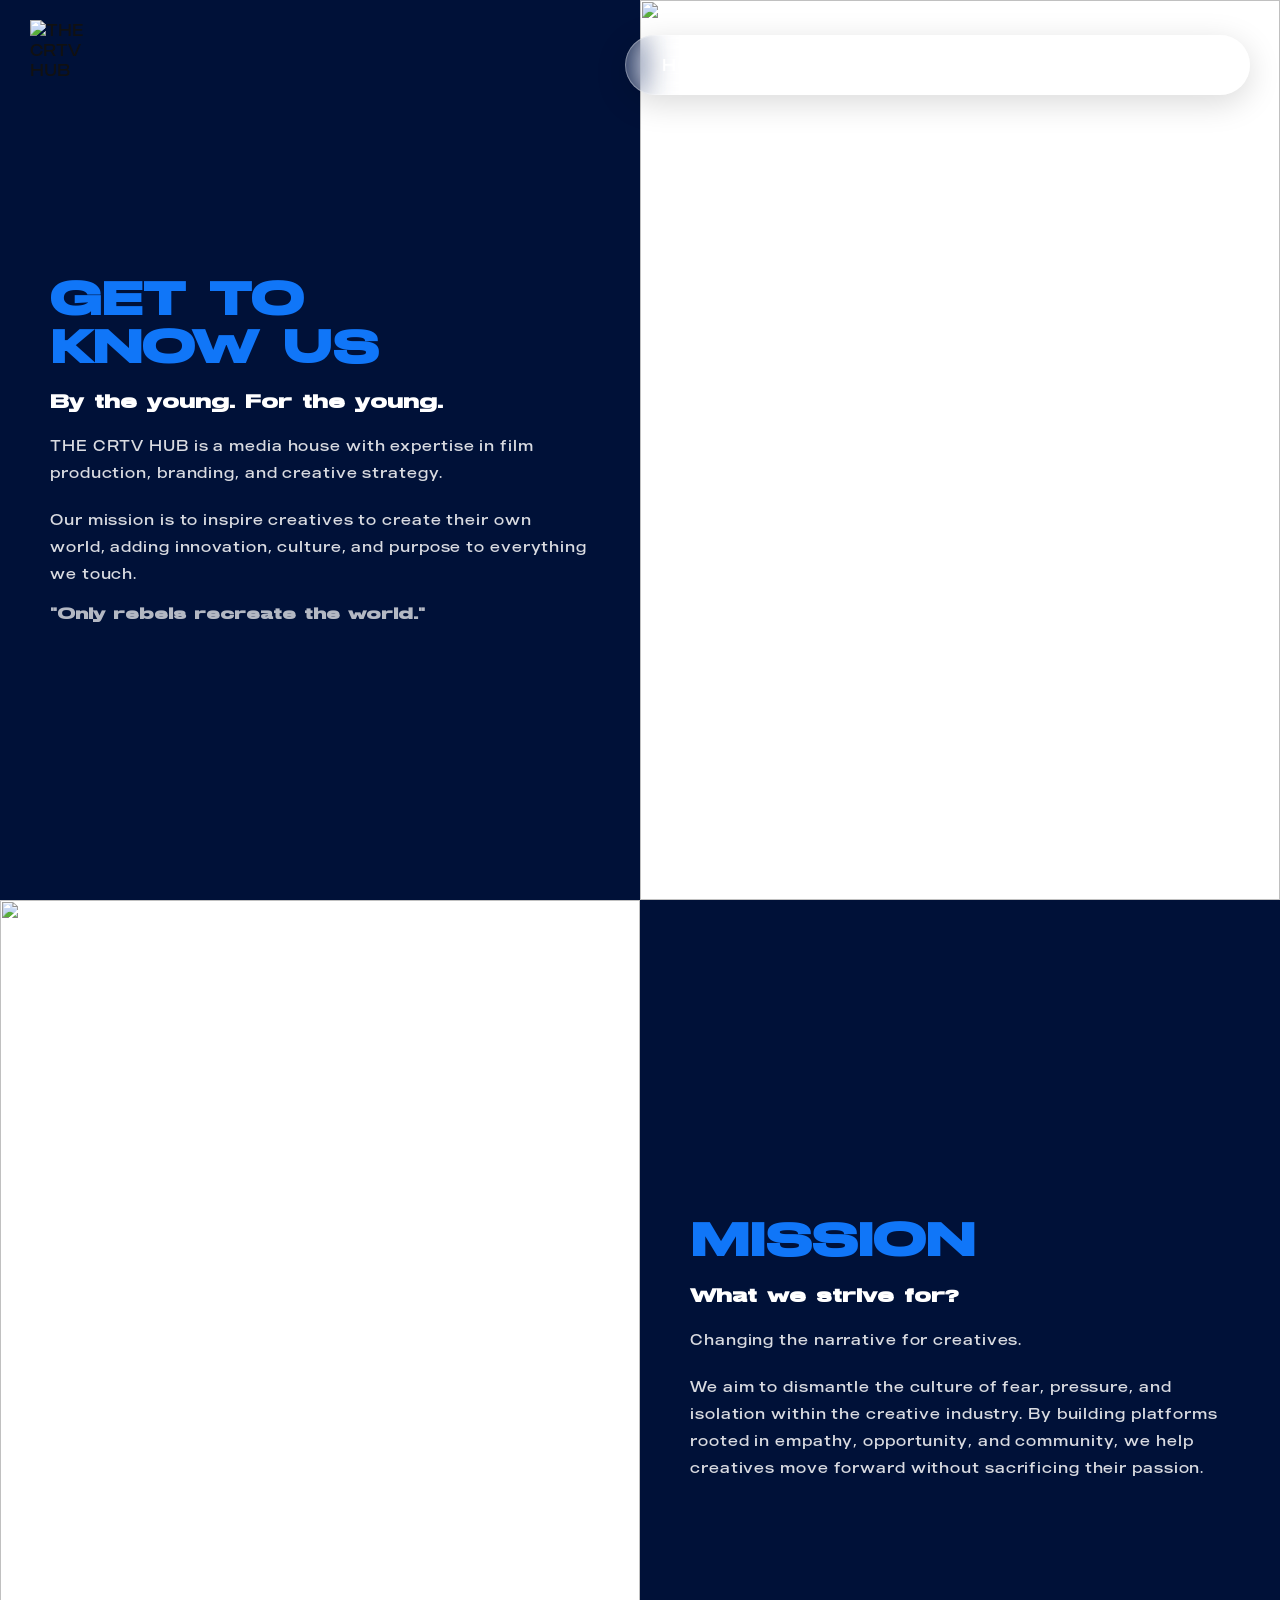
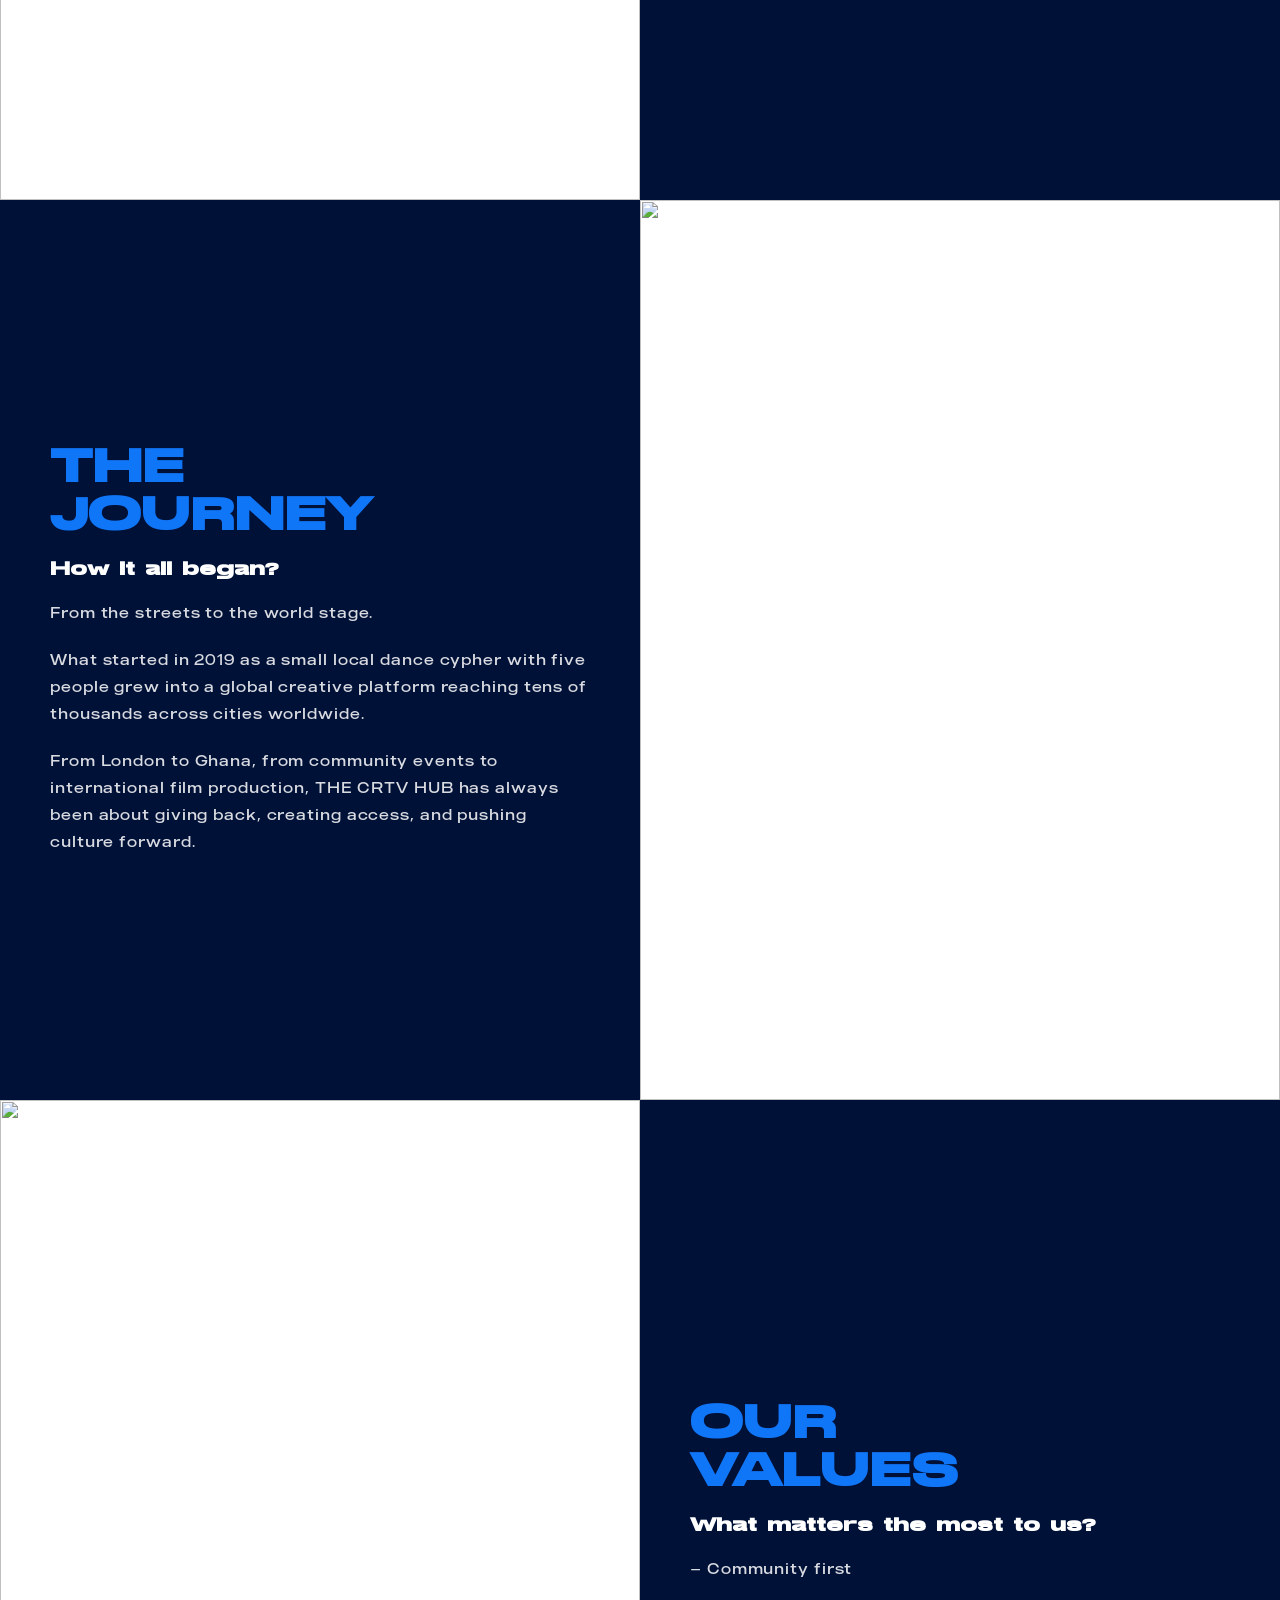
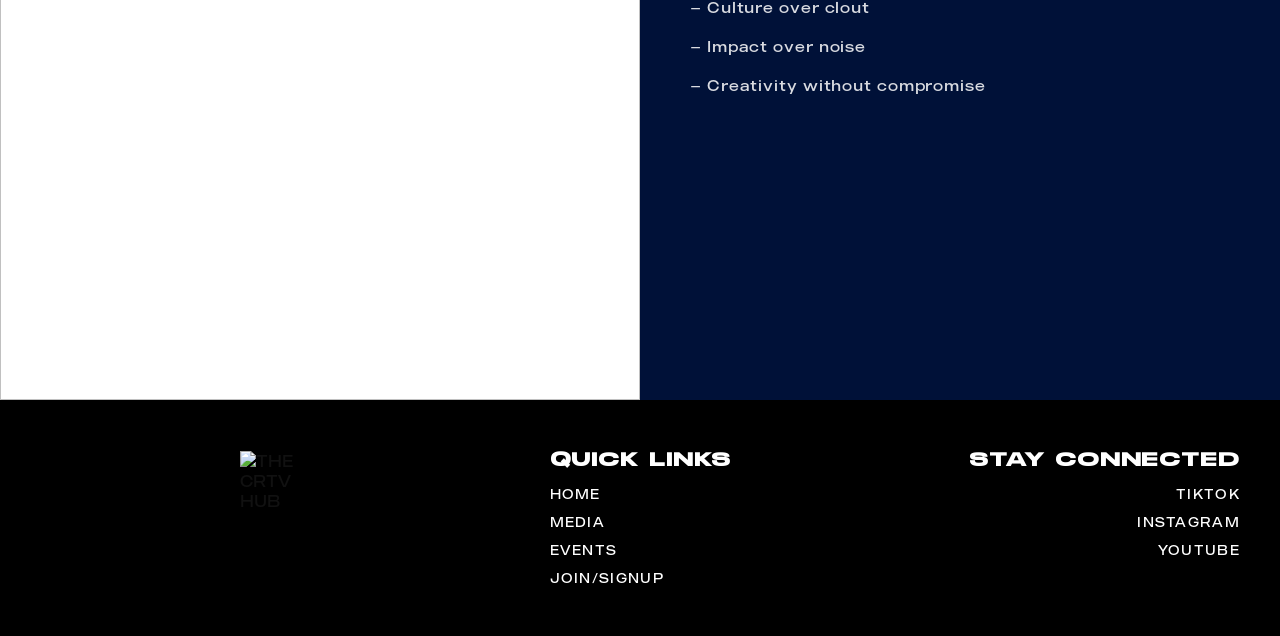
==== commit 691ea20a: "about.html: revert footer to 3-col grid" ====
--- a/about.html
+++ b/about.html
@@ -163,24 +163,26 @@
 </section>
 
 <!-- FOOTER -->
-<footer style="background:#000;padding:60px 24px;">
-  <div style="max-width:800px;margin:0 auto;display:flex;flex-direction:column;align-items:center;gap:40px;text-align:center;">
-    <img src="https://pub-a9f22cf5804840608cb8ba43afc33a34.r2.dev/logo.png" alt="THE CRTV HUB" style="width:100px;height:auto;">
-    <div style="display:flex;flex-direction:column;gap:12px;align-items:center;">
-      <h5 style="font-family:'StrechPro',sans-serif;font-size:18px;font-weight:700;text-transform:uppercase;color:#fff;letter-spacing:0.08em;margin:0;">QUICK LINKS</h5>
-      <div style="display:flex;flex-wrap:wrap;gap:24px;justify-content:center;">
-        <a href="index.html" style="font-family:'StrechPro',sans-serif;font-size:15px;font-weight:400;color:#fff;text-decoration:none;text-transform:uppercase;letter-spacing:0.1em;">HOME</a>
-        <a href="media.html" style="font-family:'StrechPro',sans-serif;font-size:15px;font-weight:400;color:#fff;text-decoration:none;text-transform:uppercase;letter-spacing:0.1em;">MEDIA</a>
-        <a href="events.html" style="font-family:'StrechPro',sans-serif;font-size:15px;font-weight:400;color:#fff;text-decoration:none;text-transform:uppercase;letter-spacing:0.1em;">EVENTS</a>
-        <a href="join.html" style="font-family:'StrechPro',sans-serif;font-size:15px;font-weight:400;color:#fff;text-decoration:none;text-transform:uppercase;letter-spacing:0.1em;">JOIN/SIGNUP</a>
+<footer style="background:#000;padding:50px 40px;">
+  <div class="footer-grid">
+    <div class="footer-logo-wrap">
+      <img src="https://pub-a9f22cf5804840608cb8ba43afc33a34.r2.dev/logo.png" alt="THE CRTV HUB" style="width:90px;height:auto;">
+    </div>
+    <div>
+      <h5 class="footer-h">QUICK LINKS</h5>
+      <div class="footer-links">
+        <a href="index.html">HOME</a>
+        <a href="media.html">MEDIA</a>
+        <a href="events.html">EVENTS</a>
+        <a href="join.html">JOIN/SIGNUP</a>
       </div>
     </div>
-    <div style="display:flex;flex-direction:column;gap:12px;align-items:center;">
-      <h5 style="font-family:'StrechPro',sans-serif;font-size:18px;font-weight:700;text-transform:uppercase;color:#fff;letter-spacing:0.08em;margin:0;">STAY CONNECTED</h5>
-      <div style="display:flex;flex-wrap:wrap;gap:24px;justify-content:center;">
-        <a href="http://tiktok.com/@thecreativehubagency" target="_blank" style="font-family:'StrechPro',sans-serif;font-size:15px;font-weight:400;color:#fff;text-decoration:none;text-transform:uppercase;letter-spacing:0.1em;">TIKTOK</a>
-        <a href="https://www.instagram.com/thecrtvhubuk" target="_blank" style="font-family:'StrechPro',sans-serif;font-size:15px;font-weight:400;color:#fff;text-decoration:none;text-transform:uppercase;letter-spacing:0.1em;">INSTAGRAM</a>
-        <a href="https://www.youtube.com/@thecrtvhub" target="_blank" style="font-family:'StrechPro',sans-serif;font-size:15px;font-weight:400;color:#fff;text-decoration:none;text-transform:uppercase;letter-spacing:0.1em;">YOUTUBE</a>
+    <div class="footer-col-right">
+      <h5 class="footer-h">STAY CONNECTED</h5>
+      <div class="footer-links" style="align-items:flex-end;">
+        <a href="http://tiktok.com/@thecreativehubagency" target="_blank">TIKTOK</a>
+        <a href="https://www.instagram.com/thecrtvhubuk" target="_blank">INSTAGRAM</a>
+        <a href="https://www.youtube.com/@thecrtvhub" target="_blank">YOUTUBE</a>
       </div>
     </div>
   </div>
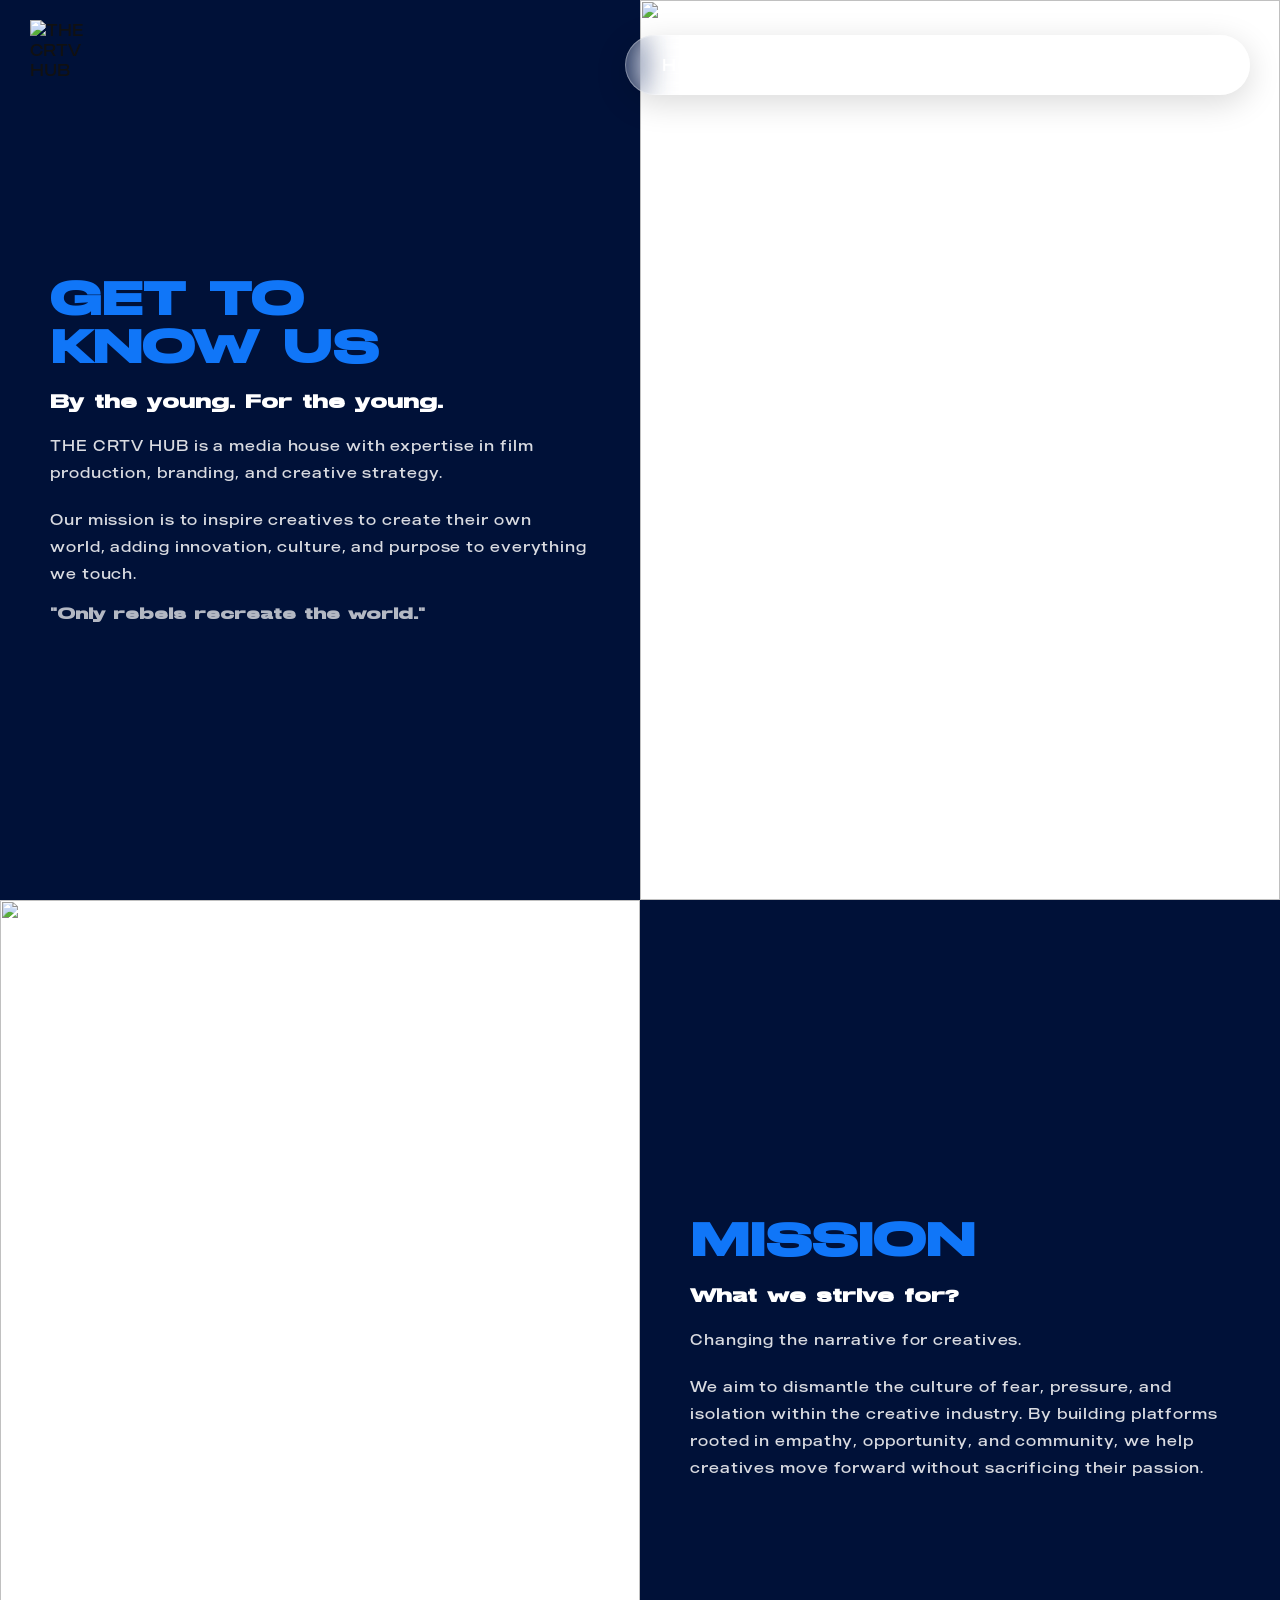
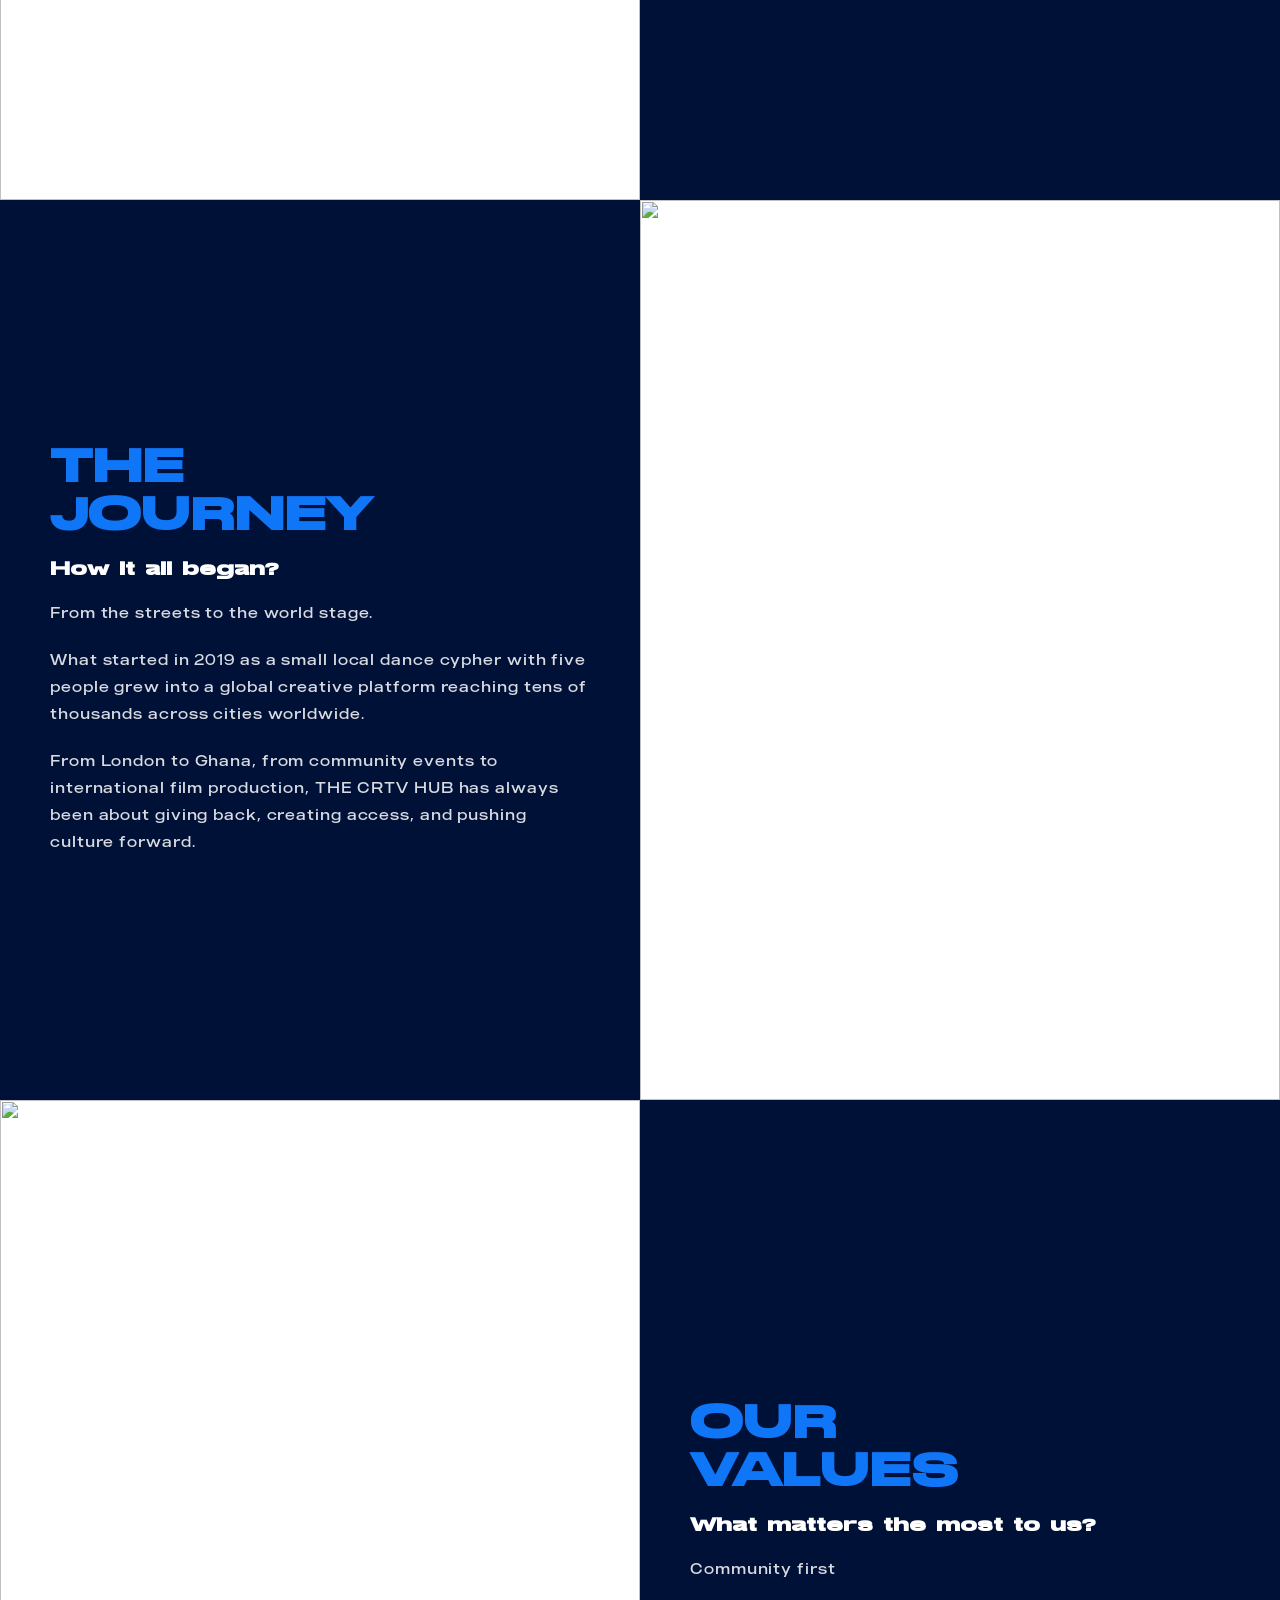
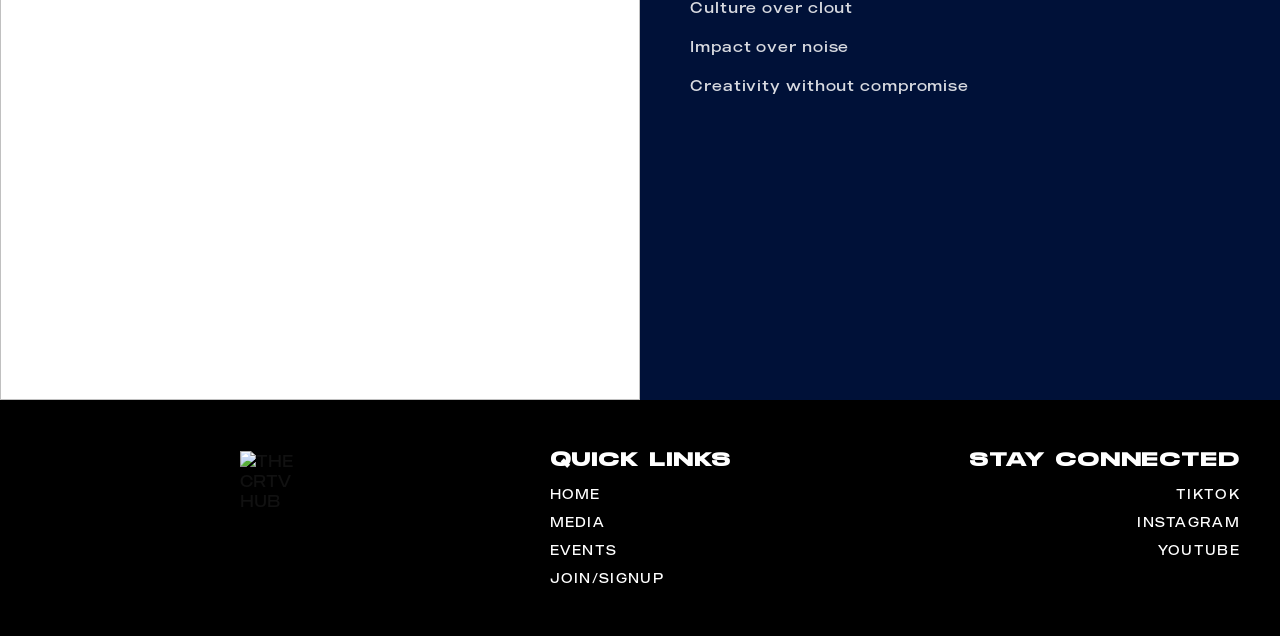
==== commit 63f05bd2: "Remove dashes from Our Values section on about page" ====
--- a/about.html
+++ b/about.html
@@ -36,11 +36,24 @@
   letter-spacing: 0.9px; color: rgba(255,255,255,0.85); line-height: 1.8; margin: 0;
 }
 @media (max-width: 900px) {
-  .about-section, .about-section.reverse { flex-direction: column; min-height: auto; }
+  .about-section, .about-section.reverse {
+    flex-direction: column;
+    min-height: auto;
+  }
   .about-left, .about-right { width: 100%; }
-  .about-right { min-height: 320px; max-height: 480px; }
-  .about-left { padding: 40px 24px; }
-  .about-h { font-size: 30px; }
+  /* Image always first on mobile */
+  .about-right {
+    order: -1;
+    min-height: 380px;
+    max-height: 480px;
+  }
+  .about-section.reverse .about-right { order: -1; }
+  .about-section.reverse .about-left { order: 1; }
+  .about-left {
+    padding: 40px 24px;
+    order: 1;
+  }
+  .about-h { font-size: clamp(28px, 8vw, 40px); }
 }
 </style>
 <style>
@@ -69,7 +82,7 @@
   #nav-pill { display: none !important; }
   #nav-logo { display: flex !important; opacity: 1; transition: opacity 0.3s; }
   #nav-logo img { width: 60px; height: 60px; }
-  #nav-burger { display: flex !important; position: fixed; top: 16px; right: 16px; z-index: 10001; }
+  #nav-burger { display: flex !important; position: fixed; top: 14px; right: 14px; z-index: 10001; flex-direction: column; gap: 5px; align-items: center; justify-content: center; width: 52px; height: 52px; border-radius: 50%; background: rgba(30,40,60,0.45); backdrop-filter: blur(12px); -webkit-backdrop-filter: blur(12px); border: 1px solid rgba(255,255,255,0.15); box-shadow: 0 2px 12px rgba(0,0,0,0.25); cursor: pointer; padding: 0; }
 }
 </style>
 </head>
@@ -151,10 +164,10 @@
     <h2 class="about-h">OUR<br>VALUES</h2>
     <p class="about-quote">What matters the most to us?</p>
     <p class="about-body" style="display:flex;flex-direction:column;gap:12px;">
-      <span>— Community first</span>
-      <span>— Culture over clout</span>
-      <span>— Impact over noise</span>
-      <span>— Creativity without compromise</span>
+      <span>Community first</span>
+      <span>Culture over clout</span>
+      <span>Impact over noise</span>
+      <span>Creativity without compromise</span>
     </p>
   </div>
   <div class="about-right">
